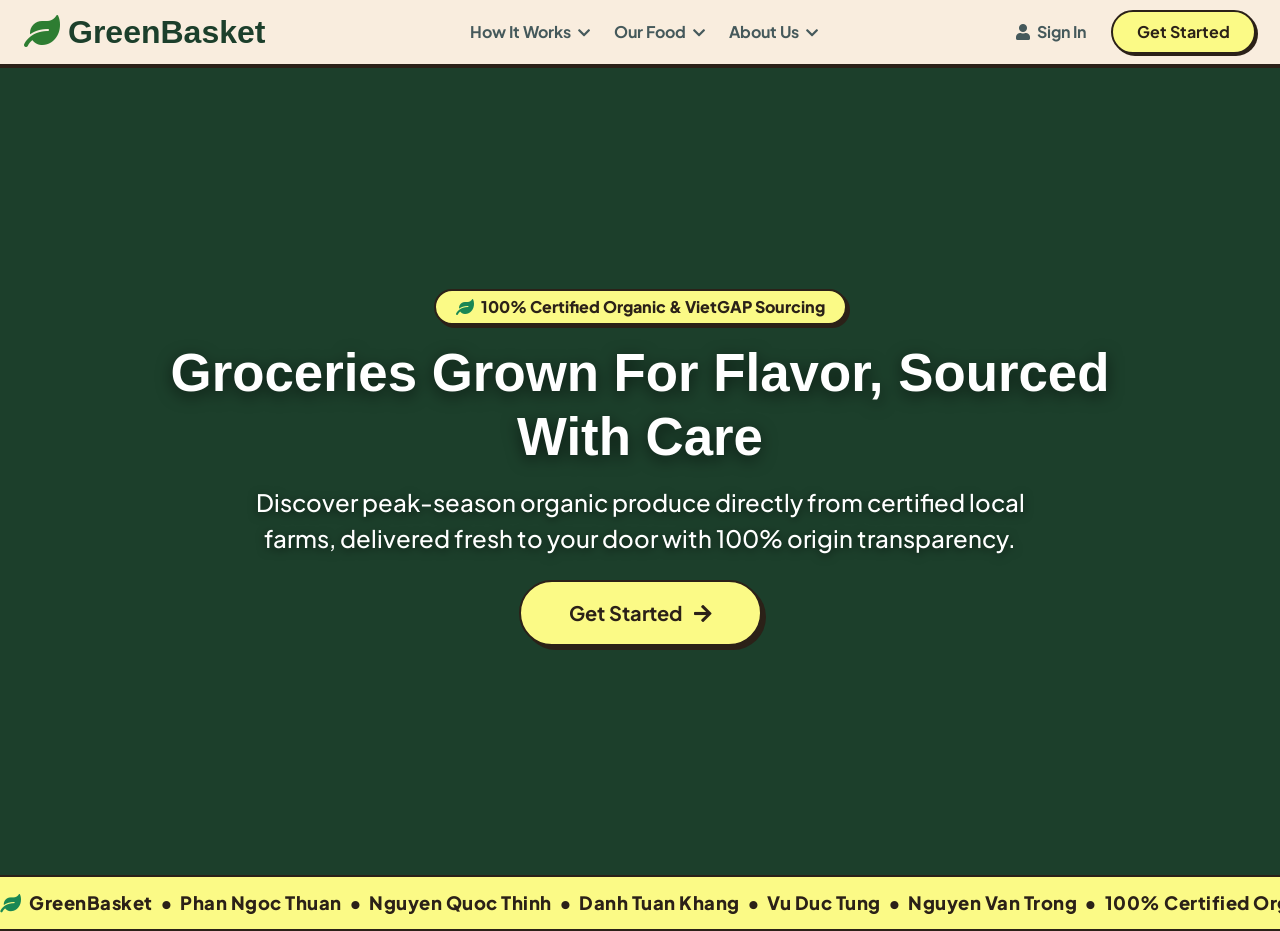
==== GreenBasketFrontEnd/index.html @ 8a0b9047 "Thêm tính năng 1: Đăng nhập và đăng ký tài khoản" ====
<!DOCTYPE html>
<html lang="en">

<head>
    <meta charset="utf-8">
    <title>GreenBasket - Farm-Fresh Produce & Sourcing Traceability</title>
    <meta content="width=device-width, initial-scale=1.0" name="viewport">
    <meta content="Fresh vegetables, organic produce, farm traceability, cold-chain delivery" name="keywords">
    <meta content="GreenBasket digitizes fresh produce shopping connecting customers directly with trusted farms."
        name="description">

    <!-- Favicon -->
    <link rel="icon" type="image/svg+xml" href="img/Dragon_fruit.png">

    <!-- Google Web Fonts -->
    <link rel="preconnect" href="https://fonts.googleapis.com">
    <link rel="preconnect" href="https://fonts.gstatic.com" crossorigin>
    <link
        href="https://fonts.googleapis.com/css2?family=Open+Sans:wght@400;600&family=Raleway:wght@600;800&display=swap"
        rel="stylesheet">

    <!-- Icon Font Stylesheet -->
    <link rel="stylesheet" href="https://use.fontawesome.com/releases/v5.15.4/css/all.css" />
    <link href="https://cdn.jsdelivr.net/npm/bootstrap-icons@1.4.1/font/bootstrap-icons.css" rel="stylesheet">

    <!-- Libraries Stylesheet -->
    <link href="lib/lightbox/css/lightbox.min.css" rel="stylesheet">
    <link href="lib/owlcarousel/assets/owl.carousel.min.css" rel="stylesheet">

    <!-- Customized Bootstrap Stylesheet -->
    <link href="css/bootstrap.min.css" rel="stylesheet">

    <!-- Template & Custom Stylesheet -->
    <link href="css/style.css" rel="stylesheet">
</head>

<body>

    <!-- Spinner Start -->
    <div id="spinner"
        class="show w-100 vh-100 bg-white position-fixed translate-middle top-50 start-50 d-flex align-items-center justify-content-center">
        <div class="spinner-grow text-primary" role="status"></div>
    </div>
    <!-- Spinner End -->


    <!-- Navbar start -->
    <div class="container-fluid fixed-top">
        <div class="container topbar bg-primary d-none d-lg-block">
            <div class="d-flex justify-content-between">
                <div class="top-info ps-2">
                    <small class="me-3"><i class="fas fa-map-marker-alt me-2 text-secondary"></i> <a href="#"
                            class="text-white">Dalat & Mekong Organic Farm Collective</a></small>
                    <small class="me-3"><i class="fas fa-envelope me-2 text-secondary"></i><a
                            href="mailto:support@greenbasket.com" class="text-white">support@greenbasket.com</a></small>
                </div>
                <div class="top-link pe-2 d-flex align-items-center">
                    <a href="orders.html" class="text-white me-3"><small class="text-white">My Orders</small></a>
                    <a href="admin.html" class="text-white gb-staff-link"><small class="text-white"><i
                                class="fas fa-user-shield me-1"></i>Staff Portal</small></a>
                </div>
            </div>
        </div>
        <div class="container px-0">
            <nav class="navbar navbar-light bg-white navbar-expand-xl">
                <a href="index.html" class="navbar-brand">
                    <h1 class="text-primary display-6"><i class="fas fa-leaf text-success me-2"></i>GreenBasket</h1>
                </a>
                <button class="navbar-toggler py-2 px-3" type="button" data-bs-toggle="collapse"
                    data-bs-target="#navbarCollapse">
                    <span class="fa fa-bars text-primary"></span>
                </button>
                <div class="collapse navbar-collapse bg-white" id="navbarCollapse">
                    <div class="navbar-nav mx-auto">
                        <a href="index.html" class="nav-item nav-link active">Home</a>
                        <a href="shop.html" class="nav-item nav-link">Shop Catalog</a>
                        <a href="cart.html" class="nav-item nav-link">Cart</a>
                        <a href="chackout.html" class="nav-item nav-link">Checkout</a>
                        <a href="orders.html" class="nav-item nav-link">Track Orders</a>
                        <a href="admin.html" class="nav-item nav-link text-success fw-bold gb-staff-link"><i
                                class="fas fa-cog me-1"></i>Operations</a>
                    </div>
                    <div class="d-flex m-3 me-0 align-items-center">
                        <button type="button"
                            class="btn-search btn border border-secondary btn-md-square rounded-circle bg-white me-4"><i
                                class="fas fa-search text-primary"></i></button>
                        <a href="cart.html" class="position-relative me-4 my-auto">
                            <i class="fa fa-shopping-bag fa-2x text-primary"></i>
                            <span
                                class="gb-cart-count position-absolute bg-secondary rounded-circle d-flex align-items-center justify-content-center text-dark px-1"
                                style="top: -5px; left: 15px; height: 20px; min-width: 20px;">0</span>
                        </a>
                        <a href="orders.html" class="my-auto" title="Customer Dashboard">
                            <i class="fas fa-user-circle fa-2x text-primary"></i>
                        </a>
                    </div>
                </div>
            </nav>
        </div>
    </div>
    <!-- Navbar End -->


    <!-- Hero Start -->
    <div class="container-fluid pt-5 hero-header position-relative overflow-hidden"
        style="background-color: #A0BD73 !important; border-bottom: none !important;">
        <div class="container pt-5 pb-2">
            <div class="row g-5 align-items-center">
                <div class="col-md-12 col-lg-7">
                    <span class="badge mb-3 fs-6"
                        style="background-color: #FBFA86; color: #2B2118; border: 1.5px solid #2B2118; font-weight: 800; padding: 6px 16px; border-radius: 20px; box-shadow: 2px 2px 0px #2B2118;">
                        <i class="fas fa-shield-alt me-1 text-success"></i> 100% Certified Farm Sourcing
                    </span>
                    <h1 class="mb-4 display-3 fw-bold" style="color: #2B2118 !important;">Fresh Organic Vegetables &
                        Fruit</h1>
                    <p class="fs-5 mb-4" style="color: #2B2118; font-weight: 500;">Direct doorstep delivery from
                        certified local farms. Verified harvest dates, transparent weight pricing, and cold-chain
                        freshness guaranteed.</p>

                    <form action="shop.html" method="GET" class="position-relative mx-auto mb-4">
                        <input name="search" class="form-control w-75 py-3 px-4 rounded-pill" type="text"
                            placeholder="Search fresh produce or farm origin..."
                            style="border: 2.5px solid #2B2118 !important; box-shadow: 3px 3px 0px #2B2118;">
                        <button type="submit"
                            class="btn btn-primary py-3 px-4 position-absolute rounded-pill text-white h-100"
                            style="top: 0; right: 25%; background-color: #1C3F2B !important; border: 2.5px solid #2B2118 !important; box-shadow: 3px 3px 0px #2B2118;">Search
                            Produce</button>
                    </form>
                </div>
                <div class="col-md-12 col-lg-5">
                    <div id="carouselId" class="carousel slide position-relative" data-bs-ride="carousel">
                        <div class="carousel-inner"
                            style="border: 3px solid #2B2118; border-radius: 28px !important; box-shadow: 6px 6px 0px #2B2118; overflow: hidden; background: #ffffff;">
                            <div class="carousel-item active position-relative" style="height: 330px;">
                                <img src="img/hero-img-1.png" class="w-100 h-100"
                                    style="object-fit: cover; display: block;" alt="Fresh Fruits">
                                <a href="shop.html?cat=seasonal-fruit"
                                    class="btn px-4 py-2 text-dark rounded-pill fw-bold position-absolute"
                                    style="top: 15px; left: 15px; z-index: 10; background-color: #FBFA86; border: 2px solid #2B2118; box-shadow: 3px 3px 0px #2B2118;">
                                    Fresh Fruits
                                </a>
                            </div>
                            <div class="carousel-item position-relative" style="height: 330px;">
                                <img src="img/hero-img-2.jpg" class="w-100 h-100"
                                    style="object-fit: cover; display: block;" alt="Organic Vegetables">
                                <a href="shop.html?cat=leafy-greens"
                                    class="btn px-4 py-2 text-dark rounded-pill fw-bold position-absolute"
                                    style="top: 15px; left: 15px; z-index: 10; background-color: #FBFA86; border: 2px solid #2B2118; box-shadow: 3px 3px 0px #2B2118;">
                                    Organic Veggies
                                </a>
                            </div>
                        </div>
                        <button class="carousel-control-prev" type="button" data-bs-target="#carouselId"
                            data-bs-slide="prev" style="z-index: 11;">
                            <span class="carousel-control-prev-icon" aria-hidden="true"></span>
                            <span class="visually-hidden">Previous</span>
                        </button>
                        <button class="carousel-control-next" type="button" data-bs-target="#carouselId"
                            data-bs-slide="next" style="z-index: 11;">
                            <span class="carousel-control-next-icon" aria-hidden="true"></span>
                            <span class="visually-hidden">Next</span>
                        </button>
                    </div>
                </div>
            </div>
        </div>
        <!-- Hero Bottom Organic SVG Wave -->
        <div class="w-100 overflow-hidden" style="line-height: 0; background: transparent; margin-bottom: -2px;">
            <svg viewBox="0 0 1200 120" preserveAspectRatio="none"
                style="position: relative; display: block; width: calc(100% + 1.3px); height: 75px;">
                <path d="M0,0 C150,90 400,-10 600,40 C800,90 1050,10 1200,50 L1200,120 L0,120 Z" fill="#F9EDDE"></path>
            </svg>
        </div>
    </div>
    <!-- Hero End -->


    <!-- Value Proposition Features Start -->
    <div class="container-fluid featurs py-5">
        <div class="container py-5">
            <div class="row g-4">
                <div class="col-md-6 col-lg-3">
                    <div class="featurs-item text-center rounded bg-light p-4">
                        <div class="featurs-icon btn-square rounded-circle bg-secondary mb-5 mx-auto">
                            <i class="fas fa-seedling fa-3x text-white"></i>
                        </div>
                        <div class="featurs-content text-center">
                            <h5>Farm Traceability</h5>
                            <p class="mb-0 text-muted">Clear farm origin & exact harvest date per item.</p>
                        </div>
                    </div>
                </div>
                <div class="col-md-6 col-lg-3">
                    <div class="featurs-item text-center rounded bg-light p-4">
                        <div class="featurs-icon btn-square rounded-circle bg-secondary mb-5 mx-auto">
                            <i class="fas fa-truck-loading fa-3x text-white"></i>
                        </div>
                        <div class="featurs-content text-center">
                            <h5>Cold-Chain Handling</h5>
                            <p class="mb-0 text-muted">Temperature controlled delivery to prevent spoiling.</p>
                        </div>
                    </div>
                </div>
                <div class="col-md-6 col-lg-3">
                    <div class="featurs-item text-center rounded bg-light p-4">
                        <div class="featurs-icon btn-square rounded-circle bg-secondary mb-5 mx-auto">
                            <i class="fas fa-clock fa-3x text-white"></i>
                        </div>
                        <div class="featurs-content text-center">
                            <h5>Select Delivery Slot</h5>
                            <p class="mb-0 text-muted">Choose your preferred date & delivery window.</p>
                        </div>
                    </div>
                </div>
                <div class="col-md-6 col-lg-3">
                    <div class="featurs-item text-center rounded bg-light p-4">
                        <div class="featurs-icon btn-square rounded-circle bg-secondary mb-5 mx-auto">
                            <i class="fas fa-sync-alt fa-3x text-white"></i>
                        </div>
                        <div class="featurs-content text-center">
                            <h5>Quality Guarantee</h5>
                            <p class="mb-0 text-muted">Easy photo reporting & instant refund policy.</p>
                        </div>
                    </div>
                </div>
            </div>
        </div>
    </div>
    <!-- Value Proposition Features End -->


    <!-- Dynamic Produce Catalog Section Start-->
    <div class="container-fluid fruite py-5">
        <div class="container py-5">
            <div class="tab-class text-center">
                <div class="row g-4 align-items-center mb-4">
                    <div class="col-lg-4 text-start">
                        <h2 class="text-primary fw-bold mb-0">Our Fresh Harvest</h2>
                        <p class="text-muted mb-0">Select from organic leafy greens, root veggies & seasonal fruits.</p>
                    </div>
                    <div class="col-lg-8 text-end">
                        <ul class="nav nav-pills d-inline-flex text-center mb-3">
                            <li class="nav-item">
                                <a class="d-flex m-2 py-2 bg-light rounded-pill active gb-tab-filter"
                                    data-category="all" data-bs-toggle="pill" href="#tab-all">
                                    <span class="text-dark px-3">All Produce</span>
                                </a>
                            </li>
                            <li class="nav-item">
                                <a class="d-flex py-2 m-2 bg-light rounded-pill gb-tab-filter"
                                    data-category="leafy-greens" data-bs-toggle="pill" href="#tab-leafy">
                                    <span class="text-dark px-3">Leafy Greens</span>
                                </a>
                            </li>
                            <li class="nav-item">
                                <a class="d-flex m-2 py-2 bg-light rounded-pill gb-tab-filter"
                                    data-category="root-veggies" data-bs-toggle="pill" href="#tab-root">
                                    <span class="text-dark px-3">Root Veggies</span>
                                </a>
                            </li>
                            <li class="nav-item">
                                <a class="d-flex m-2 py-2 bg-light rounded-pill gb-tab-filter"
                                    data-category="tropical-fruit" data-bs-toggle="pill" href="#tab-tropical">
                                    <span class="text-dark px-3">Tropical Fruit</span>
                                </a>
                            </li>
                            <li class="nav-item">
                                <a class="d-flex m-2 py-2 bg-light rounded-pill gb-tab-filter"
                                    data-category="seasonal-fruit" data-bs-toggle="pill" href="#tab-seasonal">
                                    <span class="text-dark px-3">Seasonal Fruit</span>
                                </a>
                            </li>
                        </ul>
                    </div>
                </div>

                <div class="tab-content">
                    <div id="tab-all" class="tab-pane fade show p-0 active">
                        <div class="row g-4" id="gb-produce-grid">
                            <!-- Dynamically populated via JS -->
                        </div>
                    </div>
                </div>
            </div>
        </div>
    </div>
    <!-- Dynamic Produce Catalog Section End-->


    <!-- Farm Origin Traceability Section Start -->
    <div class="container-fluid my-5">
        <div class="container py-4">
            <div class="p-5 rounded-3 shadow"
                style="background-color: #1C3F2B; border: 3px solid #2B2118; box-shadow: 6px 6px 0px #2B2118 !important; border-radius: 24px !important;">
                <div class="row g-4 align-items-center">
                    <div class="col-lg-6">
                        <div class="py-2">
                            <span class="badge mb-3 fs-6"
                                style="background-color: #FBFA86; color: #2B2118; border: 1.5px solid #2B2118; font-weight: 800; padding: 6px 16px; border-radius: 20px; box-shadow: 2px 2px 0px #2B2118;">
                                <i class="fas fa-certificate me-1 text-success"></i> 100% Direct Sourcing
                            </span>
                            <h1 class="display-5 text-white fw-bold mb-3">Farm-to-Table Transparency</h1>
                            <p class="fs-5 mb-4" style="color: #F9EDDE;">Every vegetable and fruit on GreenBasket is
                                linked to verified local farm origins with harvest date logging. Know exactly where your
                                food comes from before buying.</p>
                            <a href="shop.html" class="btn rounded-pill px-5 py-3 fw-bold fs-6"
                                style="background-color: #FBFA86; color: #2B2118; border: 2.5px solid #2B2118; box-shadow: 3px 3px 0px #2B2118;">
                                Explore All Farms <i class="fas fa-arrow-right ms-2"></i>
                            </a>
                        </div>
                    </div>
                    <div class="col-lg-6 text-center">
                        <div class="position-relative p-3">
                            <img src="img/greenapple.png" class="img-fluid rounded-3"
                                style="max-height: 380px; object-fit: contain; filter: drop-shadow(4px 4px 0px #2B2118);"
                                alt="Green Apple Produce">
                        </div>
                    </div>
                </div>
            </div>
        </div>
    </div>
    <!-- Farm Origin Traceability Section End -->


    <!-- Footer Start -->
    <div class="container-fluid footer pt-5 mt-5">
        <div class="container py-5">
            <div class="pb-4 mb-4" style="border-bottom: 2px solid #FBFA86;">
                <div class="row g-4 align-items-center">
                    <div class="col-lg-3">
                        <a href="index.html">
                            <h2 class="fw-bold mb-0" style="color: #FBFA86;"><i
                                    class="fas fa-leaf text-success me-2"></i>GreenBasket</h2>
                            <p class="small mb-0" style="color: #F9EDDE;">Fresh Produce Platform</p>
                        </a>
                    </div>
                    <div class="col-lg-6">
                        <div class="position-relative mx-auto">
                            <input class="form-control py-3 px-4 rounded-pill" type="email"
                                placeholder="Your Email for Fresh Deals">
                            <button type="submit" class="btn btn-subscribe py-3 px-4 position-absolute rounded-pill"
                                style="top: 0; right: 0;">Subscribe</button>
                        </div>
                    </div>
                    <div class="col-lg-3">
                        <div class="d-flex justify-content-end">
                            <a class="btn btn-outline-secondary me-2 btn-md-square rounded-circle" href=""><i
                                    class="fab fa-twitter"></i></a>
                            <a class="btn btn-outline-secondary me-2 btn-md-square rounded-circle" href=""><i
                                    class="fab fa-facebook-f"></i></a>
                            <a class="btn btn-outline-secondary me-2 btn-md-square rounded-circle" href=""><i
                                    class="fab fa-youtube"></i></a>
                            <a class="btn btn-outline-secondary btn-md-square rounded-circle" href=""><i
                                    class="fab fa-linkedin-in"></i></a>
                        </div>
                    </div>
                </div>
            </div>
            <div class="row g-5">
                <div class="col-lg-4 col-md-6">
                    <div class="footer-item">
                        <h4 class="mb-3">Why People Trust Us?</h4>
                        <p class="mb-4">GreenBasket connects urban households directly with certified organic and
                            VietGAP produce farms. 100% freshness guarantee with real-time order tracking.</p>
                        <a href="shop.html" class="btn btn-subscribe py-2 px-4 rounded-pill">Shop Now</a>
                    </div>
                </div>
                <div class="col-lg-4 col-md-6">
                    <div class="footer-item">
                        <h4 class="mb-3">Quick Navigation</h4>
                        <a class="btn-link d-block mb-2" href="shop.html"><i
                                class="fas fa-chevron-right me-1 small text-warning"></i>Browse Catalog</a>
                        <a class="btn-link d-block mb-2" href="cart.html"><i
                                class="fas fa-chevron-right me-1 small text-warning"></i>Shopping Cart</a>
                        <a class="btn-link d-block mb-2" href="chackout.html"><i
                                class="fas fa-chevron-right me-1 small text-warning"></i>Checkout & Delivery Slot</a>
                        <a class="btn-link d-block mb-2" href="orders.html"><i
                                class="fas fa-chevron-right me-1 small text-warning"></i>Track Order & File
                            Complaint</a>
                        <a class="btn-link d-block mb-2" href="admin.html"><i
                                class="fas fa-chevron-right me-1 small text-warning"></i>Staff Fulfillment Portal</a>
                    </div>
                </div>
                <div class="col-lg-4 col-md-6">
                    <div class="footer-item">
                        <h4 class="mb-3">Contact Support</h4>
                        <p class="mb-2"><i class="fas fa-map-marker-alt text-warning me-2"></i>Dalat Organic Agriculture
                            Hub & HCMC Distribution Center</p>
                        <p class="mb-2"><i class="fas fa-envelope text-warning me-2"></i>support@greenbasket.com</p>
                        <p class="mb-2"><i class="fas fa-phone text-warning me-2"></i>+84 901 234 567</p>
                        <p class="mb-0"><i class="fas fa-clock text-warning me-2"></i>Operating Hours: 06:00 AM - 20:00
                            PM (Daily)</p>
                    </div>
                </div>
            </div>
        </div>
    </div>
    <!-- Footer End -->

    <!-- Back to Top -->
    <a href="#" class="btn btn-primary border-3 border-primary rounded-circle back-to-top"><i
            class="fa fa-arrow-up"></i></a>

    <!-- JavaScript Libraries -->
    <script src="https://ajax.googleapis.com/ajax/libs/jquery/3.6.4/jquery.min.js"></script>
    <script src="https://cdn.jsdelivr.net/npm/bootstrap@5.0.0/dist/js/bootstrap.bundle.min.js"></script>
    <script src="lib/easing/easing.min.js"></script>
    <script src="lib/waypoints/waypoints.min.js"></script>
    <script src="lib/lightbox/js/lightbox.min.js"></script>
    <script src="lib/owlcarousel/owl.carousel.min.js"></script>

    <!-- Core App State Engine -->
    <script src="js/app-state.js"></script>
    <!-- Template Main Javascript -->
    <script src="js/main.js"></script>

    <!-- Homepage Dynamic Render Script -->
    <script>
        $(document).ready(function () {
            function renderProducts(category = 'all') {
                const products = window.AppState.getProducts();
                let filtered = category === 'all' ? products : products.filter(p => p.category === category);

                // Sort: In-Stock and Low-Stock first, Out of Stock at the very bottom
                filtered.sort((a, b) => {
                    const aOut = a.stockStatus === 'Out of Stock' ? 1 : 0;
                    const bOut = b.stockStatus === 'Out of Stock' ? 1 : 0;
                    return aOut - bOut;
                });

                const $container = $('#gb-produce-grid');
                $container.empty();

                if (filtered.length === 0) {
                    $container.html('<div class="col-12 text-center py-5"><p class="text-muted fs-5">No produce items found in this category.</p></div>');
                    return;
                }

                filtered.forEach(p => {
                    const isOutOfStock = p.stockStatus === 'Out of Stock';
                    const outOfStockClass = isOutOfStock ? 'gb-out-of-stock-card' : '';

                    const stockBadge = p.stockStatus === 'In Stock'
                        ? `<span class="badge-stock-in me-1"><i class="fas fa-check-circle me-1"></i>In Stock</span>`
                        : (p.stockStatus === 'Low Stock'
                            ? `<span class="badge-stock-low me-1"><i class="fas fa-exclamation-circle me-1"></i>Low Stock (${p.stockQuantity})</span>`
                            : `<span class="badge-stock-out me-1"><i class="fas fa-times-circle me-1"></i>Out of Stock</span>`);

                    const organicBadge = p.organic ? `<span class="badge-organic me-1"><i class="fas fa-leaf me-1"></i>VietGAP Organic</span>` : '';

                    const buttonHtml = isOutOfStock
                        ? `<button class="btn border border-secondary rounded-pill px-3 btn-add-cart" data-product-id="${p.id}" disabled><i class="fa fa-ban me-2 text-danger"></i> Sold Out</button>`
                        : `<button class="btn border border-secondary rounded-pill px-3 text-primary btn-add-cart" data-product-id="${p.id}"><i class="fa fa-shopping-bag me-2 text-primary"></i> Add to cart</button>`;

                    const cardHtml = `
                        <div class="col-md-6 col-lg-4 col-xl-3">
                            <div class="rounded position-relative fruite-item border h-100 d-flex flex-column ${outOfStockClass}">
                                <div class="fruite-img position-relative">
                                    <img src="${p.image}" class="img-fluid w-100 rounded-top" style="height: 210px; object-fit: cover;" alt="${p.name}">
                                    <span class="badge-farm-origin position-absolute" style="top: 10px; left: 10px;">
                                        <i class="fas fa-map-marker-alt me-1"></i>${p.farmOrigin}
                                    </span>
                                </div>
                                <div class="p-4 rounded-bottom d-flex flex-column flex-grow-1">
                                    <div class="mb-2">
                                        ${stockBadge}
                                        ${organicBadge}
                                    </div>
                                    <h4 class="fw-bold text-dark mb-2">${p.name}</h4>
                                    <small class="text-muted mb-3 d-block"><i class="far fa-calendar-alt me-1"></i>Harvested: ${p.harvestDate}</small>
                                    <p class="text-secondary small flex-grow-1 mb-3">${p.description}</p>
                                    <div class="d-flex justify-content-between align-items-center mt-auto pt-3 border-top">
                                        <p class="text-dark fs-5 fw-bold mb-0">$${p.price.toFixed(2)} <span class="fs-6 text-muted font-normal">/ ${p.unit}</span></p>
                                        ${buttonHtml}
                                    </div>
                                </div>
                            </div>
                        </div>
                    `;
                    $container.append(cardHtml);
                });
                if (window.GB && window.GB.initHoloCards) {
                    window.GB.initHoloCards('#gb-produce-grid .fruite-item');
                }
            }

            // Initial render
            renderProducts('all');

            // Category Tab Filter click handler
            $('.gb-tab-filter').on('click', function (e) {
                const category = $(this).data('category');
                renderProducts(category);
            });
        });
    </script>
</body>

</html>
---- GreenBasketFrontEnd/css/style.css ----
@import url('https://fonts.googleapis.com/css2?family=Plus+Jakarta+Sans:wght@400;500;600;700;800&display=swap');

:root {
    --mm-cream: #F9EDDE;
    --mm-yellow: #FBFA86;
    --mm-forest: #1C3F2B;
    --mm-purple: #B287FE;
    --mm-mint: #91EFD2;
    --mm-coral: #E05A36;
    --mm-dark: #2B2118;
    --mm-pink: #FFA4EB;

    --bs-primary: #1C3F2B !important;
    --bs-secondary: #FBFA86 !important;
    --bs-light: #F9EDDE !important;
    --bs-dark: #2B2118 !important;
    --bs-success: #1C3F2B !important;
}

body {
    font-family: 'Plus Jakarta Sans', -apple-system, BlinkMacSystemFont, sans-serif !important;
    background-color: var(--mm-cream) !important;
    color: var(--mm-dark) !important;
}

/* Fix Typography Contrast Issues */
h1, h2, h3, h4, h5, h6 {
    color: var(--mm-forest) !important;
    font-weight: 800 !important;
}

.text-primary {
    color: var(--mm-forest) !important;
}

.text-secondary {
    color: #4A3F35 !important;
}

.text-muted {
    color: #5A4D41 !important;
}

p {
    color: #2B2118;
}

/*** Spinner Start ***/
#spinner {
    opacity: 0;
    visibility: hidden;
    transition: opacity .8s ease-out, visibility 0s linear .5s;
    z-index: 99999;
}

#spinner.show {
    transition: opacity .8s ease-out, visibility 0s linear .0s;
    visibility: visible;
    opacity: 1;
}

.back-to-top {
    position: fixed;
    right: 30px;
    bottom: 30px;
    display: flex;
    width: 45px;
    height: 45px;
    align-items: center;
    justify-content: center;
    transition: 0.5s;
    z-index: 99;
    background-color: var(--mm-forest) !important;
    border: 2px solid var(--mm-dark) !important;
    box-shadow: 3px 3px 0px var(--mm-dark);
}

/*** Topbar & Navbar Background Sync (FIXED NAVBAR COLOR MATCH) ***/
.fixed-top,
.fixed-top .bg-white,
.navbar,
.navbar-collapse,
.navbar-light,
.navbar-nav {
    background-color: #F9EDDE !important;
    transition: 0.3s;
}

.fixed-top {
    border-bottom: 2.5px solid #2B2118 !important;
}

.topbar {
    padding: 8px 20px !important;
    border-radius: 0 0 15px 15px;
    background-color: #1C3F2B !important;
    line-height: normal !important;
}

.topbar .top-info, .topbar .top-link {
    font-size: 14px;
    line-height: normal !important;
    letter-spacing: 0.5px;
    display: flex;
    align-items: center;
}

.gb-role-badge {
    display: inline-block !important;
    background: #FBFA86 !important;
    color: #2B2118 !important;
    border: 1.5px solid #2B2118 !important;
    font-size: 0.75rem !important;
    padding: 2px 10px !important;
    border-radius: 12px !important;
    font-weight: 800 !important;
    text-transform: uppercase !important;
    vertical-align: middle !important;
    box-shadow: 1px 1px 0px #2B2118 !important;
}

/*** Navbar Navigation Links ***/
.navbar .navbar-nav .nav-link {
    padding: 10px 18px;
    font-size: 16px;
    font-weight: 800;
    color: #2B2118 !important;
    transition: .3s;
}

.navbar {
    height: 85px;
}

.navbar .navbar-nav .nav-link:hover,
.navbar .navbar-nav .nav-link.active {
    color: #1C3F2B !important;
    text-decoration: underline;
    text-underline-offset: 6px;
    text-decoration-thickness: 3px;
}

#searchModal .modal-content {
    background: rgba(249, 237, 222, 0.98);
}

/*** Hero Header & Page Headers ***/
.hero-header {
    background: #A0BD73 !important;
    border-bottom: none !important;
}

.page-header {
    position: relative;
    background: linear-gradient(135deg, #1C3F2B 0%, #2A583E 100%) !important;
    border-bottom: 3px solid #2B2118;
}

.page-header h1, .page-header li, .page-header a {
    color: #ffffff !important;
}

@media (min-width: 992px) {
    .hero-header,
    .page-header {
        margin-top: 130px !important;
    }
}

@media (max-width: 992px) {
    .hero-header,
    .page-header {
        margin-top: 85px !important;
    }
}

/*** Features Section Circle Icons ***/
.featurs .featurs-item .featurs-icon {
    position: relative;
    width: 110px !important;
    height: 110px !important;
    border-radius: 50% !important;
    background-color: var(--mm-yellow) !important;
    border: 2.5px solid var(--mm-dark) !important;
    box-shadow: 3px 3px 0px var(--mm-dark) !important;
    display: flex !important;
    align-items: center !important;
    justify-content: center !important;
    flex-shrink: 0 !important;
    margin-left: auto !important;
    margin-right: auto !important;
}

.featurs .featurs-item .featurs-icon i {
    color: var(--mm-dark) !important;
    font-size: 2.5rem !important;
}

.featurs .featurs-item .featurs-icon::after {
    display: none !important;
}

/*** Custom Misfits Badges ***/
.badge-farm-origin {
    position: absolute !important;
    top: 10px !important;
    left: 10px !important;
    background-color: var(--mm-purple) !important;
    color: var(--mm-dark) !important;
    border: 2px solid var(--mm-dark) !important;
    font-size: 0.75rem !important;
    font-weight: 800 !important;
    padding: 4px 10px !important;
    border-radius: 20px !important;
    letter-spacing: 0.3px;
    box-shadow: 2px 2px 0px var(--mm-dark) !important;
    z-index: 5 !important;
    line-height: 1.2 !important;
    max-width: calc(100% - 20px);
    white-space: nowrap;
    overflow: hidden;
    text-overflow: ellipsis;
}

.badge-stock-in {
    display: inline-flex !important;
    align-items: center !important;
    position: static !important;
    background-color: var(--mm-mint) !important;
    color: var(--mm-dark) !important;
    border: 1.5px solid var(--mm-dark) !important;
    font-weight: 800 !important;
    padding: 4px 8px !important;
    border-radius: 12px !important;
    font-size: 0.7rem !important;
    line-height: 1.2 !important;
    box-shadow: 1px 1px 0px var(--mm-dark) !important;
    margin: 2px 4px 4px 0 !important;
}

.badge-stock-low {
    display: inline-flex !important;
    align-items: center !important;
    position: static !important;
    background-color: var(--mm-yellow) !important;
    color: var(--mm-dark) !important;
    border: 1.5px solid var(--mm-dark) !important;
    font-weight: 800 !important;
    padding: 4px 8px !important;
    border-radius: 12px !important;
    font-size: 0.7rem !important;
    line-height: 1.2 !important;
    box-shadow: 1px 1px 0px var(--mm-dark) !important;
    margin: 2px 4px 4px 0 !important;
}

.badge-stock-out {
    display: inline-flex !important;
    align-items: center !important;
    position: static !important;
    background-color: #FFC4C4 !important;
    color: var(--mm-dark) !important;
    border: 1.5px solid var(--mm-dark) !important;
    font-weight: 800 !important;
    padding: 4px 8px !important;
    border-radius: 12px !important;
    font-size: 0.7rem !important;
    line-height: 1.2 !important;
    box-shadow: 1px 1px 0px var(--mm-dark) !important;
    margin: 2px 4px 4px 0 !important;
}

.badge-organic {
    display: inline-flex !important;
    align-items: center !important;
    position: static !important;
    background-color: var(--mm-pink) !important;
    color: var(--mm-dark) !important;
    border: 1.5px solid var(--mm-dark) !important;
    font-weight: 800 !important;
    padding: 4px 8px !important;
    border-radius: 12px !important;
    font-size: 0.7rem !important;
    line-height: 1.2 !important;
    box-shadow: 1px 1px 0px var(--mm-dark) !important;
    margin: 2px 4px 4px 0 !important;
}

/* Product Cards & Containers Misfits Style */
.fruite-item, .card, .stat-card {
    background: #ffffff !important;
    border: 2.5px solid var(--mm-dark) !important;
    border-radius: 20px !important;
    box-shadow: 4px 4px 0px var(--mm-dark) !important;
    transition: transform 0.25s ease, box-shadow 0.25s ease !important;
    overflow: hidden !important;
}

.fruite-item .fruite-img {
    position: relative !important;
    overflow: hidden !important;
    border-top-left-radius: 17px !important;
    border-top-right-radius: 17px !important;
    background-color: #f8f6f0 !important;
    border-bottom: 2.5px solid var(--mm-dark) !important;
    height: 210px !important;
}

.fruite-item .fruite-img img {
    width: 100% !important;
    height: 100% !important;
    object-fit: cover !important;
    display: block !important;
    transition: transform 0.3s ease !important;
}

.fruite-item:hover .fruite-img img {
    transform: scale(1.04) !important;
}

.fruite-item:hover {
    transform: translate(-3px, -3px) !important;
    box-shadow: 8px 8px 0px var(--mm-dark) !important;
}

.fruite-item .p-4 {
    padding: 1.25rem !important;
}

.fruite-item h4 {
    color: var(--mm-dark) !important;
    font-size: 1.15rem !important;
    font-weight: 800 !important;
}

.fruite-item p {
    color: #4A3F35 !important;
    font-size: 0.85rem !important;
    line-height: 1.4 !important;
}

/* Buttons Styling */
.btn-primary {
    background-color: var(--mm-forest) !important;
    border: 2px solid var(--mm-dark) !important;
    color: #ffffff !important;
    font-weight: 800;
    border-radius: 30px;
    box-shadow: 3px 3px 0px var(--mm-dark);
    transition: all 0.2s ease;
}

.btn-primary:hover {
    background-color: #28553A !important;
    transform: translate(-2px, -2px);
    box-shadow: 5px 5px 0px var(--mm-dark);
}

.btn-secondary, .btn-outline-secondary {
    background-color: var(--mm-yellow) !important;
    border: 2px solid var(--mm-dark) !important;
    color: var(--mm-dark) !important;
    font-weight: 800;
    border-radius: 30px;
    box-shadow: 3px 3px 0px var(--mm-dark);
}

.btn-add-cart {
    background-color: var(--mm-yellow) !important;
    color: var(--mm-dark) !important;
    border: 2px solid var(--mm-dark) !important;
    font-weight: 800 !important;
    box-shadow: 2px 2px 0px var(--mm-dark);
    border-radius: 30px !important;
}

.btn-add-cart:hover {
    background-color: var(--mm-mint) !important;
    color: var(--mm-dark) !important;
}

/* Category Tab Pills Misfits Style */
.fruite .tab-class .nav-item a {
    border: 2px solid var(--mm-dark) !important;
    background: #ffffff !important;
    border-radius: 30px !important;
    box-shadow: 2px 2px 0px var(--mm-dark);
    transition: all 0.2s ease;
}

.fruite .tab-class .nav-item a.active {
    background: var(--mm-forest) !important;
    color: #ffffff !important;
    box-shadow: 4px 4px 0px var(--mm-dark) !important;
}

.fruite .tab-class .nav-item a.active span {
    color: #ffffff !important;
}

/* Tracking Stepper Misfits Theme (FIXED HORIZONTAL PROGRESS STEPPER) */
.tracking-stepper {
    display: flex !important;
    flex-direction: row !important;
    justify-content: space-between !important;
    align-items: flex-start !important;
    position: relative !important;
    margin: 30px 0 !important;
    padding: 0 10px !important;
    width: 100% !important;
}

.tracking-stepper::before {
    content: '' !important;
    position: absolute !important;
    top: 25px !important;
    left: 10% !important;
    right: 10% !important;
    height: 4px !important;
    background: #2B2118 !important;
    z-index: 1 !important;
}

.step-item {
    position: relative !important;
    z-index: 2 !important;
    text-align: center !important;
    background: transparent !important;
    border: none !important;
    box-shadow: none !important;
    padding: 0 !important;
    margin: 0 !important;
    flex: 1 !important;
    display: flex !important;
    flex-direction: column !important;
    align-items: center !important;
    transform: none !important;
}

.step-icon {
    width: 52px !important;
    height: 52px !important;
    border-radius: 50% !important;
    border: 2.5px solid #2B2118 !important;
    background: #ffffff !important;
    color: #2B2118 !important;
    display: flex !important;
    align-items: center !important;
    justify-content: center !important;
    font-size: 1.2rem !important;
    margin: 0 auto 8px auto !important;
    box-shadow: 2px 2px 0px #2B2118 !important;
}

.step-item.completed .step-icon {
    background: var(--mm-mint) !important;
    color: #2B2118 !important;
}

.step-item.active .step-icon {
    background: var(--mm-yellow) !important;
    color: #2B2118 !important;
    box-shadow: 3px 3px 0px #2B2118 !important;
}

.step-title {
    font-weight: 700 !important;
    color: #2B2118 !important;
    font-size: 0.85rem !important;
}

/* Staff Dashboard Stat Cards Fix */
.stat-card {
    background: #ffffff !important;
    border: 2.5px solid var(--mm-dark) !important;
    border-radius: 18px !important;
    box-shadow: 4px 4px 0px var(--mm-dark) !important;
    padding: 20px 24px !important;
    min-height: 110px !important;
    display: flex !important;
    flex-direction: column !important;
    justify-content: center !important;
}

.stat-card .btn-square {
    width: 48px !important;
    height: 48px !important;
    border-radius: 50% !important;
    border: 2px solid var(--mm-dark) !important;
    flex-shrink: 0 !important;
    display: flex !important;
    align-items: center !important;
    justify-content: center !important;
    box-shadow: 2px 2px 0px var(--mm-dark) !important;
    margin-left: 12px !important;
}

.stat-card small {
    color: #5A4D41 !important;
    font-size: 0.75rem !important;
    font-weight: 800 !important;
    letter-spacing: 0.5px !important;
    display: block !important;
    margin-bottom: 6px !important;
    line-height: 1.2 !important;
}

.stat-card h3 {
    font-size: 1.75rem !important;
    font-weight: 800 !important;
    color: #2B2118 !important;
    margin: 0 !important;
    line-height: 1.2 !important;
}

/* Card Header Fix in Admin */
.card-header.bg-primary {
    background-color: var(--mm-forest) !important;
    border-bottom: 2.5px solid var(--mm-dark) !important;
    border-top-left-radius: 16px !important;
    border-top-right-radius: 16px !important;
}

/* Tab Navigation Buttons in Admin */
#adminTabs .nav-link {
    border: 2.5px solid var(--mm-dark) !important;
    background: #ffffff !important;
    color: var(--mm-dark) !important;
    border-radius: 14px 14px 0 0 !important;
    margin-right: 8px !important;
    font-weight: 800 !important;
    padding: 12px 24px !important;
    box-shadow: 2px 2px 0px var(--mm-dark) !important;
}

#adminTabs .nav-link.active {
    background: var(--mm-forest) !important;
    color: #ffffff !important;
    box-shadow: 4px 4px 0px var(--mm-dark) !important;
}

#adminTabs .nav-link.active i {
    color: #FBFA86 !important;
}

/* =========================================================
   Misfits Market Video Landing & Marquee Ticker Styles
   ========================================================= */

/* Hero Video Container */
.hero-video-container {
    position: relative;
    width: 100%;
    height: calc(100vh - 85px);
    min-height: 550px;
    overflow: hidden;
    background-color: #1C3F2B;
}

.hero-video-bg {
    position: absolute;
    top: 50%;
    left: 50%;
    min-width: 100%;
    min-height: 100%;
    width: auto;
    height: auto;
    transform: translate(-50%, -50%);
    object-fit: cover;
    z-index: 1;
    filter: brightness(0.65) contrast(1.1);
}

.hero-youtube-wrapper {
    position: absolute;
    top: 50%;
    left: 50%;
    width: 100%;
    height: 100%;
    transform: translate(-50%, -50%);
    pointer-events: none;
    z-index: 1;
    overflow: hidden;
}

.hero-youtube-wrapper iframe {
    position: absolute;
    top: 50%;
    left: 50%;
    width: 100vw;
    height: 56.25vw;
    min-height: 100vh;
    min-width: 177.77vh;
    transform: translate(-50%, -50%) scale(1.25);
    filter: brightness(0.65) contrast(1.1);
}

/* =========================================================
   Misfits Market Footer & High-Contrast Typography System
   ========================================================= */
.footer {
    background-color: var(--mm-forest) !important;
    border-top: 3.5px solid var(--mm-dark) !important;
    color: #F9EDDE !important;
}

.footer .text-white-50 {
    color: #F9EDDE !important;
}

.footer h1, .footer h2, .footer h3, .footer h4, .footer h5 {
    color: #FBFA86 !important;
    font-weight: 800 !important;
    letter-spacing: 0.5px !important;
}

.footer p, .footer span, .footer li, .footer small {
    color: #F9EDDE !important;
    font-weight: 500 !important;
    font-size: 0.95rem !important;
    line-height: 1.6 !important;
}

.footer .footer-item a:not(.btn), .footer a.btn-link {
    color: #ffffff !important;
    font-weight: 600 !important;
    transition: color 0.2s ease, text-decoration 0.2s ease !important;
    text-decoration: none !important;
}

.footer .footer-item a:not(.btn):hover, .footer a.btn-link:hover {
    color: #FBFA86 !important;
    text-decoration: underline !important;
}

.footer input.form-control {
    background-color: #ffffff !important;
    border: 2.5px solid var(--mm-dark) !important;
    color: #2B2118 !important;
    font-weight: 600 !important;
    box-shadow: 2px 2px 0px var(--mm-dark) !important;
}

.footer input.form-control::placeholder {
    color: #6C757D !important;
    font-weight: 500 !important;
}

.footer button[type="submit"], .footer .btn-subscribe, .footer .footer-item a.btn-subscribe, .footer a.btn-subscribe {
    background-color: var(--mm-yellow) !important;
    color: var(--mm-dark) !important;
    border: 2.5px solid var(--mm-dark) !important;
    font-weight: 800 !important;
    box-shadow: 2px 2px 0px var(--mm-dark) !important;
    border-radius: 30px !important;
}

.footer button[type="submit"]:hover, .footer .btn-subscribe:hover, .footer .footer-item a.btn-subscribe:hover, .footer a.btn-subscribe:hover {
    background-color: var(--mm-mint) !important;
    color: var(--mm-dark) !important;
}

.footer .btn-outline-secondary {
    background-color: var(--mm-yellow) !important;
    border: 2px solid var(--mm-dark) !important;
    color: var(--mm-dark) !important;
    box-shadow: 2px 2px 0px var(--mm-dark) !important;
    transition: transform 0.2s ease !important;
}

.footer .btn-outline-secondary:hover {
    transform: translate(-2px, -2px) !important;
    box-shadow: 4px 4px 0px var(--mm-dark) !important;
    background-color: var(--mm-mint) !important;
}

.hero-video-overlay {
    position: relative;
    z-index: 2;
    height: 100%;
    display: flex;
    flex-direction: column;
    justify-content: center;
    align-items: center;
    text-align: center;
    padding: 0 20px;
}

/* Continuous Marquee Ticker Bar */
.marquee-ticker-bar {
    background-color: var(--mm-yellow);
    border-top: 2.5px solid var(--mm-dark);
    border-bottom: 2.5px solid var(--mm-dark);
    overflow: hidden;
    white-space: nowrap;
    padding: 12px 0;
    box-shadow: 0 4px 12px rgba(0, 0, 0, 0.15);
}

.marquee-content {
    display: inline-block;
    white-space: nowrap;
    animation: marqueeScroll 28s linear infinite;
    font-size: 1.15rem;
    font-weight: 800;
    color: var(--mm-dark);
    letter-spacing: 0.5px;
}

.marquee-ticker-bar:hover .marquee-content {
    animation-play-state: paused;
}

@keyframes marqueeScroll {
    0% {
        transform: translateX(0%);
    }
    100% {
        transform: translateX(-50%);
    }
}

/* =========================================================
   HOLOGRAPHIC FOIL & BRAND SECURITY SEAL CARDS (FAST & SMOOTH)
   ========================================================= */

.fruite-item.gb-holo-card {
    --mouse-x: 50%;
    --mouse-y: 50%;
    --holo-opacity: 0;
    --glare-opacity: 0;

    position: relative;
    transition: transform 0.2s ease, box-shadow 0.2s ease;
    will-change: transform;
}

.fruite-item.gb-holo-card:hover {
    transform: translate(-3px, -3px) !important;
    box-shadow: 6px 6px 0px var(--mm-dark), 0 10px 20px rgba(0, 0, 0, 0.12) !important;
}

/* Holographic Rainbow Spectrum Foil Overlay */
.fruite-item .gb-holo-foil {
    position: absolute;
    top: 0;
    left: 0;
    width: 100%;
    height: 100%;
    border-radius: inherit;
    pointer-events: none;
    z-index: 4;
    opacity: var(--holo-opacity);
    transition: opacity 0.25s ease;
    mix-blend-mode: color-dodge;
    background-image: 
        radial-gradient(
            circle at var(--mouse-x) var(--mouse-y),
            rgba(255, 255, 255, 0.85) 0%,
            rgba(255, 255, 255, 0.25) 35%,
            transparent 70%
        ),
        linear-gradient(
            calc(var(--mouse-x) * 3.6deg),
            #ff0055 0%,
            #ff9900 16.6%,
            #33cc33 33.3%,
            #00ccff 50%,
            #9933ff 66.6%,
            #ff00cc 83.3%,
            #ff0055 100%
        );
    background-size: 150% 150%, 200% 200%;
    background-position: center, var(--mouse-x) var(--mouse-y);
    filter: brightness(1.15) contrast(1.2) saturate(1.2);
}

/* Specular Glare Reflection Layer */
.fruite-item .gb-holo-glare {
    position: absolute;
    top: 0;
    left: 0;
    width: 100%;
    height: 100%;
    border-radius: inherit;
    pointer-events: none;
    z-index: 5;
    opacity: var(--glare-opacity);
    transition: opacity 0.25s ease;
    background: radial-gradient(
        circle at var(--mouse-x) var(--mouse-y),
        rgba(255, 255, 255, 0.6) 0%,
        rgba(255, 255, 255, 0.1) 35%,
        transparent 70%
    );
    mix-blend-mode: overlay;
}

/* Metallic Holographic GreenBasket Brand Security Seal (Tem Chống Hàng Giả Diagonal Stamp) */
.fruite-item .gb-holo-security-seal {
    position: absolute;
    top: 38%;
    left: 50%;
    width: 110%;
    transform: translate(-50%, -50%) rotate(-20deg) scale(0.9);
    z-index: 6;
    pointer-events: none;
    opacity: 0;
    visibility: hidden;
    transition: opacity 0.25s ease, transform 0.25s ease, visibility 0.25s ease;
    display: flex;
    justify-content: center;
}

.fruite-item:hover .gb-holo-security-seal {
    opacity: 1;
    visibility: visible;
    transform: translate(-50%, -50%) rotate(-20deg) scale(1) !important;
}


.fruite-item .gb-seal-banner {
    display: inline-flex;
    align-items: center;
    justify-content: center;
    gap: 10px;
    width: 90%;
    padding: 8px 18px;
    background: linear-gradient(135deg, rgba(28, 63, 43, 0.94) 0%, rgba(15, 38, 25, 0.96) 100%);
    border: 2px dashed rgba(251, 250, 134, 0.9);
    border-radius: 40px;
    box-shadow: 
        0 10px 30px rgba(0, 0, 0, 0.5),
        0 0 20px rgba(251, 250, 134, 0.5),
        inset 0 0 15px rgba(255, 255, 255, 0.35);
    backdrop-filter: blur(8px);
    position: relative;
    overflow: hidden;
}

/* The Shining Holographic Light Overlay inside the Security Seal */
.fruite-item .gb-seal-banner::after {
    content: '';
    position: absolute;
    top: -100%;
    left: -100%;
    width: 300%;
    height: 300%;
    background: linear-gradient(
        115deg,
        transparent 25%,
        rgba(255, 255, 255, 0.6) 45%,
        rgba(251, 250, 134, 0.85) 50%,
        rgba(145, 239, 210, 0.85) 55%,
        rgba(255, 164, 235, 0.85) 60%,
        transparent 75%
    );
    background-size: 200% 200%;
    background-position: var(--mouse-x) var(--mouse-y);
    mix-blend-mode: color-dodge;
    opacity: calc(var(--holo-opacity) * 0.95);
    transition: opacity 0.25s ease;
    pointer-events: none;
}

.fruite-item .gb-seal-shield {
    color: #FBFA86;
    font-size: 1.25rem;
    filter: drop-shadow(0 0 6px rgba(251, 250, 134, 0.9));
    animation: gbShieldGlow 1.8s infinite ease-in-out;
}

.fruite-item .gb-seal-text {
    display: flex;
    flex-direction: column;
    align-items: center;
    line-height: 1.1;
}

.fruite-item .gb-seal-brand {
    color: #ffffff;
    font-size: 0.95rem;
    font-weight: 900;
    letter-spacing: 1.5px;
    text-transform: uppercase;
    text-shadow: 0 2px 4px rgba(0, 0, 0, 0.8), 0 0 10px rgba(251, 250, 134, 0.7);
}

.fruite-item .gb-seal-sub {
    color: #FBFA86;
    font-size: 0.62rem;
    font-weight: 800;
    letter-spacing: 1px;
    text-transform: uppercase;
}

.fruite-item .gb-seal-check {
    color: #91EFD2;
    font-size: 1.15rem;
    filter: drop-shadow(0 0 6px rgba(145, 239, 210, 0.9));
}

@keyframes gbShieldGlow {
    0%, 100% { transform: scale(1); filter: drop-shadow(0 0 4px rgba(251, 250, 134, 0.8)); }
    50% { transform: scale(1.15); filter: drop-shadow(0 0 12px rgba(251, 250, 134, 1)); }
}

/* =========================================================
   OUT OF STOCK CARDS (GRAYSCALE & BOTTOM SORTED)
   ========================================================= */
.fruite-item.gb-out-of-stock-card {
    background-color: #f3f0ea !important;
    filter: grayscale(85%);
    opacity: 0.78;
    transition: filter 0.3s ease, opacity 0.3s ease;
}

.fruite-item.gb-out-of-stock-card:hover {
    filter: grayscale(35%);
    opacity: 0.95;
}

.fruite-item.gb-out-of-stock-card .btn-add-cart {
    background-color: #d1cbc1 !important;
    color: #555555 !important;
    border-color: #999999 !important;
    box-shadow: none !important;
    cursor: not-allowed !important;
}
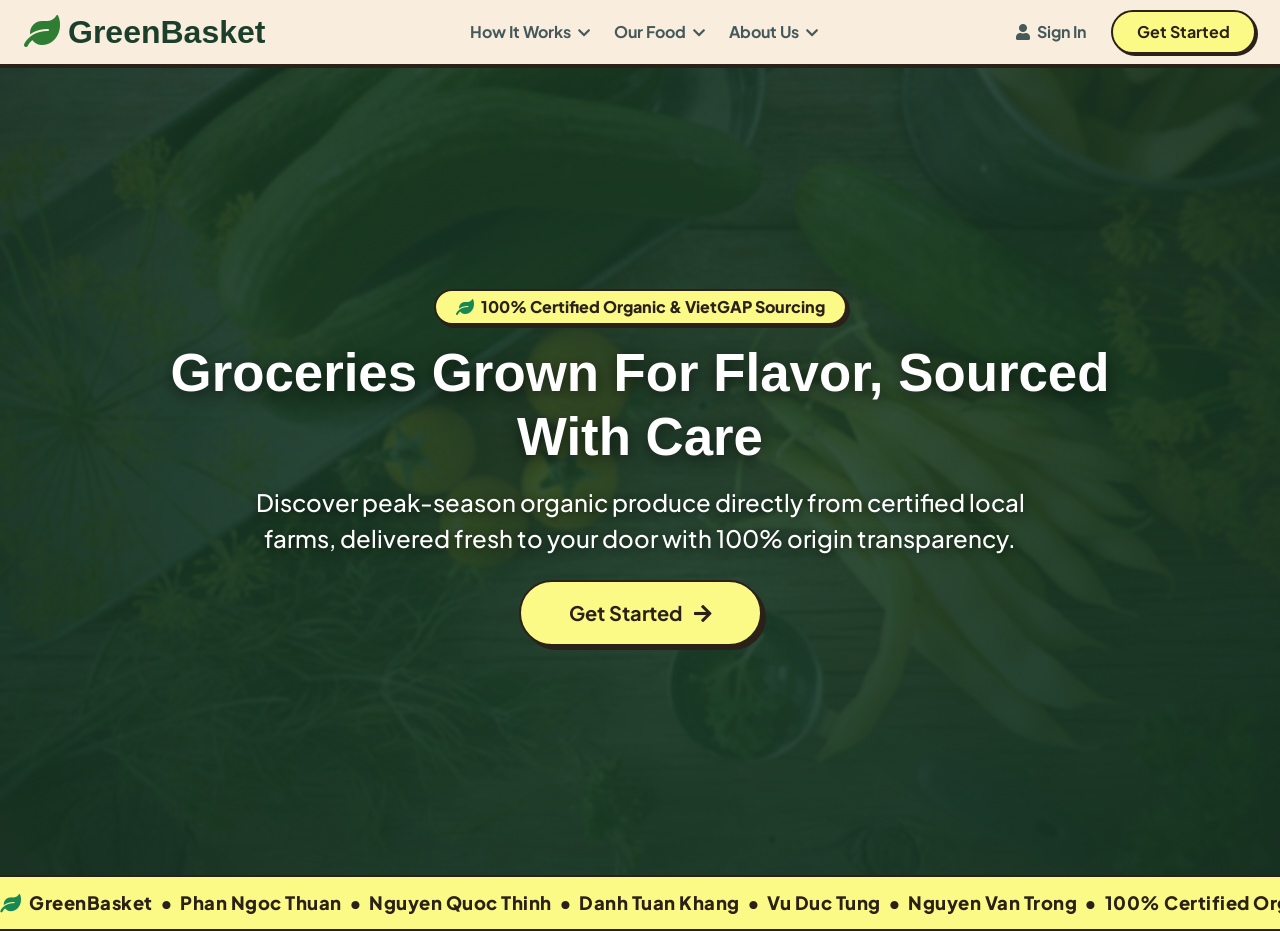
==== commit bae8c9fc: "Update fix for checkout, app-state, and landing page" ====
--- a/GreenBasketFrontEnd/index.html
+++ b/GreenBasketFrontEnd/index.html
@@ -75,7 +75,7 @@
                         <a href="index.html" class="nav-item nav-link active">Home</a>
                         <a href="shop.html" class="nav-item nav-link">Shop Catalog</a>
                         <a href="cart.html" class="nav-item nav-link">Cart</a>
-                        <a href="chackout.html" class="nav-item nav-link">Checkout</a>
+                        <a href="checkout.html" class="nav-item nav-link">Checkout</a>
                         <a href="orders.html" class="nav-item nav-link">Track Orders</a>
                         <a href="admin.html" class="nav-item nav-link text-success fw-bold gb-staff-link"><i
                                 class="fas fa-cog me-1"></i>Operations</a>
@@ -373,7 +373,7 @@
                                 class="fas fa-chevron-right me-1 small text-warning"></i>Browse Catalog</a>
                         <a class="btn-link d-block mb-2" href="cart.html"><i
                                 class="fas fa-chevron-right me-1 small text-warning"></i>Shopping Cart</a>
-                        <a class="btn-link d-block mb-2" href="chackout.html"><i
+                        <a class="btn-link d-block mb-2" href="checkout.html"><i
                                 class="fas fa-chevron-right me-1 small text-warning"></i>Checkout & Delivery Slot</a>
                         <a class="btn-link d-block mb-2" href="orders.html"><i
                                 class="fas fa-chevron-right me-1 small text-warning"></i>Track Order & File
@@ -411,6 +411,7 @@
     <script src="lib/owlcarousel/owl.carousel.min.js"></script>
 
     <!-- Core App State Engine -->
+     <script src="js/config.js"></script>
     <script src="js/app-state.js"></script>
     <!-- Template Main Javascript -->
     <script src="js/main.js"></script>
@@ -488,6 +489,13 @@
             // Initial render
             renderProducts('all');
 
+            // Listen for state change (e.g. backend sync complete)
+            window.addEventListener('gb_state_change', function (e) {
+                if (e.detail && e.detail.key === 'gb_products_v5') {
+                    renderProducts('all');
+                }
+            });
+
             // Category Tab Filter click handler
             $('.gb-tab-filter').on('click', function (e) {
                 const category = $(this).data('category');
--- a/GreenBasketFrontEnd/css/style.css
+++ b/GreenBasketFrontEnd/css/style.css
@@ -24,7 +24,12 @@
 }
 
 /* Fix Typography Contrast Issues */
-h1, h2, h3, h4, h5, h6 {
+h1,
+h2,
+h3,
+h4,
+h5,
+h6 {
     color: var(--mm-forest) !important;
     font-weight: 800 !important;
 }
@@ -97,7 +102,8 @@
     line-height: normal !important;
 }
 
-.topbar .top-info, .topbar .top-link {
+.topbar .top-info,
+.topbar .top-link {
     font-size: 14px;
     line-height: normal !important;
     letter-spacing: 0.5px;
@@ -156,11 +162,14 @@
     border-bottom: 3px solid #2B2118;
 }
 
-.page-header h1, .page-header li, .page-header a {
+.page-header h1,
+.page-header li,
+.page-header a {
     color: #ffffff !important;
 }
 
 @media (min-width: 992px) {
+
     .hero-header,
     .page-header {
         margin-top: 130px !important;
@@ -168,6 +177,7 @@
 }
 
 @media (max-width: 992px) {
+
     .hero-header,
     .page-header {
         margin-top: 85px !important;
@@ -287,7 +297,9 @@
 }
 
 /* Product Cards & Containers Misfits Style */
-.fruite-item, .card, .stat-card {
+.fruite-item,
+.card,
+.stat-card {
     background: #ffffff !important;
     border: 2.5px solid var(--mm-dark) !important;
     border-radius: 20px !important;
@@ -356,7 +368,8 @@
     box-shadow: 5px 5px 0px var(--mm-dark);
 }
 
-.btn-secondary, .btn-outline-secondary {
+.btn-secondary,
+.btn-outline-secondary {
     background-color: var(--mm-yellow) !important;
     border: 2px solid var(--mm-dark) !important;
     color: var(--mm-dark) !important;
@@ -552,9 +565,9 @@
     position: relative;
     width: 100%;
     height: calc(100vh - 85px);
-    min-height: 550px;
+    min-height: 520px;
     overflow: hidden;
-    background-color: #1C3F2B;
+    background: linear-gradient(rgba(28, 63, 43, 0.65), rgba(28, 63, 43, 0.85)), url('../img/hero-img-2.jpg') center/cover no-repeat #1C3F2B;
 }
 
 .hero-video-bg {
@@ -608,27 +621,36 @@
     color: #F9EDDE !important;
 }
 
-.footer h1, .footer h2, .footer h3, .footer h4, .footer h5 {
+.footer h1,
+.footer h2,
+.footer h3,
+.footer h4,
+.footer h5 {
     color: #FBFA86 !important;
     font-weight: 800 !important;
     letter-spacing: 0.5px !important;
 }
 
-.footer p, .footer span, .footer li, .footer small {
+.footer p,
+.footer span,
+.footer li,
+.footer small {
     color: #F9EDDE !important;
     font-weight: 500 !important;
     font-size: 0.95rem !important;
     line-height: 1.6 !important;
 }
 
-.footer .footer-item a:not(.btn), .footer a.btn-link {
+.footer .footer-item a:not(.btn),
+.footer a.btn-link {
     color: #ffffff !important;
     font-weight: 600 !important;
     transition: color 0.2s ease, text-decoration 0.2s ease !important;
     text-decoration: none !important;
 }
 
-.footer .footer-item a:not(.btn):hover, .footer a.btn-link:hover {
+.footer .footer-item a:not(.btn):hover,
+.footer a.btn-link:hover {
     color: #FBFA86 !important;
     text-decoration: underline !important;
 }
@@ -646,7 +668,10 @@
     font-weight: 500 !important;
 }
 
-.footer button[type="submit"], .footer .btn-subscribe, .footer .footer-item a.btn-subscribe, .footer a.btn-subscribe {
+.footer button[type="submit"],
+.footer .btn-subscribe,
+.footer .footer-item a.btn-subscribe,
+.footer a.btn-subscribe {
     background-color: var(--mm-yellow) !important;
     color: var(--mm-dark) !important;
     border: 2.5px solid var(--mm-dark) !important;
@@ -655,7 +680,10 @@
     border-radius: 30px !important;
 }
 
-.footer button[type="submit"]:hover, .footer .btn-subscribe:hover, .footer .footer-item a.btn-subscribe:hover, .footer a.btn-subscribe:hover {
+.footer button[type="submit"]:hover,
+.footer .btn-subscribe:hover,
+.footer .footer-item a.btn-subscribe:hover,
+.footer a.btn-subscribe:hover {
     background-color: var(--mm-mint) !important;
     color: var(--mm-dark) !important;
 }
@@ -684,6 +712,8 @@
     align-items: center;
     text-align: center;
     padding: 0 20px;
+    background: radial-gradient(circle, rgba(28, 63, 43, 0.45) 0%, rgba(20, 45, 30, 0.8) 100%);
+    backdrop-filter: blur(1px);
 }
 
 /* Continuous Marquee Ticker Bar */
@@ -715,6 +745,7 @@
     0% {
         transform: translateX(0%);
     }
+
     100% {
         transform: translateX(-50%);
     }
@@ -753,23 +784,19 @@
     opacity: var(--holo-opacity);
     transition: opacity 0.25s ease;
     mix-blend-mode: color-dodge;
-    background-image: 
-        radial-gradient(
-            circle at var(--mouse-x) var(--mouse-y),
+    background-image:
+        radial-gradient(circle at var(--mouse-x) var(--mouse-y),
             rgba(255, 255, 255, 0.85) 0%,
             rgba(255, 255, 255, 0.25) 35%,
-            transparent 70%
-        ),
-        linear-gradient(
-            calc(var(--mouse-x) * 3.6deg),
+            transparent 70%),
+        linear-gradient(calc(var(--mouse-x) * 3.6deg),
             #ff0055 0%,
             #ff9900 16.6%,
             #33cc33 33.3%,
             #00ccff 50%,
             #9933ff 66.6%,
             #ff00cc 83.3%,
-            #ff0055 100%
-        );
+            #ff0055 100%);
     background-size: 150% 150%, 200% 200%;
     background-position: center, var(--mouse-x) var(--mouse-y);
     filter: brightness(1.15) contrast(1.2) saturate(1.2);
@@ -787,12 +814,10 @@
     z-index: 5;
     opacity: var(--glare-opacity);
     transition: opacity 0.25s ease;
-    background: radial-gradient(
-        circle at var(--mouse-x) var(--mouse-y),
-        rgba(255, 255, 255, 0.6) 0%,
-        rgba(255, 255, 255, 0.1) 35%,
-        transparent 70%
-    );
+    background: radial-gradient(circle at var(--mouse-x) var(--mouse-y),
+            rgba(255, 255, 255, 0.6) 0%,
+            rgba(255, 255, 255, 0.1) 35%,
+            transparent 70%);
     mix-blend-mode: overlay;
 }
 
@@ -802,7 +827,7 @@
     top: 38%;
     left: 50%;
     width: 110%;
-    transform: translate(-50%, -50%) rotate(-20deg) scale(0.9);
+    transform: translate(-50%, -50%) rotate(-10deg) scale(0.9);
     z-index: 6;
     pointer-events: none;
     opacity: 0;
@@ -815,7 +840,7 @@
 .fruite-item:hover .gb-holo-security-seal {
     opacity: 1;
     visibility: visible;
-    transform: translate(-50%, -50%) rotate(-20deg) scale(1) !important;
+    transform: translate(-50%, -50%) rotate(0deg) scale(1) !important;
 }
 
 
@@ -829,7 +854,7 @@
     background: linear-gradient(135deg, rgba(28, 63, 43, 0.94) 0%, rgba(15, 38, 25, 0.96) 100%);
     border: 2px dashed rgba(251, 250, 134, 0.9);
     border-radius: 40px;
-    box-shadow: 
+    box-shadow:
         0 10px 30px rgba(0, 0, 0, 0.5),
         0 0 20px rgba(251, 250, 134, 0.5),
         inset 0 0 15px rgba(255, 255, 255, 0.35);
@@ -846,15 +871,13 @@
     left: -100%;
     width: 300%;
     height: 300%;
-    background: linear-gradient(
-        115deg,
-        transparent 25%,
-        rgba(255, 255, 255, 0.6) 45%,
-        rgba(251, 250, 134, 0.85) 50%,
-        rgba(145, 239, 210, 0.85) 55%,
-        rgba(255, 164, 235, 0.85) 60%,
-        transparent 75%
-    );
+    background: linear-gradient(115deg,
+            transparent 25%,
+            rgba(255, 255, 255, 0.6) 45%,
+            rgba(251, 250, 134, 0.85) 50%,
+            rgba(145, 239, 210, 0.85) 55%,
+            rgba(255, 164, 235, 0.85) 60%,
+            transparent 75%);
     background-size: 200% 200%;
     background-position: var(--mouse-x) var(--mouse-y);
     mix-blend-mode: color-dodge;
@@ -901,8 +924,17 @@
 }
 
 @keyframes gbShieldGlow {
-    0%, 100% { transform: scale(1); filter: drop-shadow(0 0 4px rgba(251, 250, 134, 0.8)); }
-    50% { transform: scale(1.15); filter: drop-shadow(0 0 12px rgba(251, 250, 134, 1)); }
+
+    0%,
+    100% {
+        transform: scale(1);
+        filter: drop-shadow(0 0 4px rgba(251, 250, 134, 0.8));
+    }
+
+    50% {
+        transform: scale(1.15);
+        filter: drop-shadow(0 0 12px rgba(251, 250, 134, 1));
+    }
 }
 
 /* =========================================================
@@ -928,7 +960,263 @@
     cursor: not-allowed !important;
 }
 
-
-
-
-
+/* =========================================================
+   MISFITS MARKET CUSTOM TOAST & NOTIFICATION SYSTEM
+   ========================================================= */
+#gb-toast-container {
+    position: fixed;
+    bottom: 24px;
+    right: 24px;
+    z-index: 10900;
+    display: flex;
+    flex-direction: column;
+    gap: 12px;
+    pointer-events: none;
+    max-width: 420px;
+    width: calc(100% - 48px);
+}
+
+.gb-misfits-toast {
+    pointer-events: auto;
+    background-color: var(--mm-forest, #1C3F2B);
+    color: #F9EDDE;
+    border: 2.5px solid var(--mm-dark, #2B2118);
+    border-radius: 16px;
+    box-shadow: 4px 4px 0px var(--mm-dark, #2B2118);
+    padding: 14px 18px;
+    display: flex;
+    align-items: center;
+    gap: 12px;
+    font-weight: 600;
+    font-size: 0.95rem;
+    animation: gbToastSlideIn 0.35s cubic-bezier(0.175, 0.885, 0.32, 1.275) forwards;
+    transition: transform 0.2s ease, opacity 0.25s ease;
+}
+
+.gb-misfits-toast.gb-toast-success {
+    background-color: #1C3F2B !important;
+    border-color: #2B2118 !important;
+    color: #FBFA86 !important;
+}
+
+.gb-misfits-toast.gb-toast-danger {
+    background-color: #7E2211 !important;
+    border-color: #2B2118 !important;
+    color: #F9EDDE !important;
+}
+
+.gb-misfits-toast.gb-toast-info {
+    background-color: #1A3E40 !important;
+    border-color: #2B2118 !important;
+    color: #91EFD2 !important;
+}
+
+.gb-misfits-toast .gb-toast-icon {
+    font-size: 1.4rem;
+    flex-shrink: 0;
+}
+
+.gb-misfits-toast .gb-toast-close {
+    background: transparent;
+    border: none;
+    color: inherit;
+    font-size: 1.1rem;
+    cursor: pointer;
+    opacity: 0.8;
+    margin-left: auto;
+    padding: 2px;
+    line-height: 1;
+}
+
+.gb-misfits-toast .gb-toast-close:hover {
+    opacity: 1;
+    transform: scale(1.15);
+}
+
+@keyframes gbToastSlideIn {
+    0% {
+        opacity: 0;
+        transform: translateY(30px) scale(0.9);
+    }
+
+    100% {
+        opacity: 1;
+        transform: translateY(0) scale(1);
+    }
+}
+
+/* =========================================================
+   Mobile-First Optimization System (FR-Mobile UX & Responsive)
+   ========================================================= */
+
+/* --- Tablet Breakpoint (max-width: 991px) --- */
+@media (max-width: 991.98px) {
+    .hero-youtube-wrapper iframe {
+        min-height: 60vh;
+    }
+    
+    .navbar-brand h2 {
+        font-size: 1.6rem !important;
+    }
+}
+
+/* --- Mobile Landscape & Small Tablet (max-width: 768px) --- */
+@media (max-width: 768px) {
+    /* Touch Target & Spacing Optimization */
+    body {
+        font-size: 15px;
+    }
+
+    .container, .container-fluid {
+        padding-left: 14px !important;
+        padding-right: 14px !important;
+    }
+
+    /* Hero Headline & Typography Scaling */
+    .display-1, .display-2, .display-3 {
+        font-size: 2rem !important;
+        line-height: 1.25 !important;
+    }
+
+    .display-4, .display-5 {
+        font-size: 1.6rem !important;
+        line-height: 1.3 !important;
+    }
+
+    /* Compact Hero Container */
+    .hero-header {
+        padding-top: 5rem !important;
+        padding-bottom: 2rem !important;
+    }
+
+    .hero-video-container {
+        min-height: 380px !important;
+    }
+
+    /* Modal Mobile Full-screen Padding */
+    .modal-dialog {
+        margin: 10px !important;
+    }
+
+    .modal-content {
+        border-radius: 16px !important;
+    }
+
+    /* Mobile Cart Table Stacked Layout */
+    .table-responsive {
+        border: 0 !important;
+    }
+
+    /* Buttons Mobile Touch Targets */
+    .btn {
+        min-height: 42px;
+        display: inline-flex;
+        align-items: center;
+        justify-content: center;
+    }
+
+    /* Toast Notification Mobile Positioning */
+    #gb-toast-container {
+        bottom: 16px !important;
+        right: 14px !important;
+        left: 14px !important;
+        max-width: none !important;
+    }
+}
+
+/* --- Smartphone Portrait (max-width: 576px) --- */
+@media (max-width: 576px) {
+    /* 2 Items Per Row Compact Product Grid */
+    .fruite-item {
+        margin-bottom: 12px !important;
+    }
+
+    .fruite-item .fruite-img {
+        height: 140px !important;
+    }
+
+    .fruite-item h4 {
+        font-size: 1rem !important;
+        margin-bottom: 4px !important;
+    }
+
+    .fruite-item p {
+        font-size: 0.82rem !important;
+        line-height: 1.3 !important;
+        display: -webkit-box;
+        -webkit-line-clamp: 2;
+        -webkit-box-orient: vertical;
+        overflow: hidden;
+    }
+
+    .fruite-item .p-4 {
+        padding: 12px !important;
+    }
+
+    /* Header Navigation Branding */
+    .navbar-brand h2 {
+        font-size: 1.35rem !important;
+    }
+
+    /* Auth Buttons Compact */
+    #landing-auth-btns button, #header-auth-btns button {
+        padding: 6px 14px !important;
+        font-size: 0.88rem !important;
+    }
+
+    /* Checkout Form Padding */
+    .checkout-step-card {
+        padding: 16px !important;
+    }
+
+    /* Order Card Header Stack */
+    .order-card-header {
+        flex-direction: column;
+        align-items: flex-start !important;
+        gap: 8px;
+    }
+
+    /* Landing Page Dedicated Mobile Responsiveness */
+    .hero-video-container {
+        height: calc(100vh - 60px) !important;
+        min-height: 480px !important;
+        padding: 0 !important;
+    }
+
+    .hero-video-overlay {
+        padding: 1.5rem 1rem !important;
+    }
+
+    .hero-video-overlay h1 {
+        font-size: 1.75rem !important;
+        line-height: 1.3 !important;
+        margin-top: 10px !important;
+    }
+
+    .hero-video-overlay p {
+        font-size: 0.95rem !important;
+        line-height: 1.5 !important;
+        margin-bottom: 20px !important;
+    }
+
+    .hero-video-overlay span.badge {
+        font-size: 0.8rem !important;
+        padding: 6px 16px !important;
+    }
+
+    .hero-video-overlay .btn-open-auth-modal {
+        padding: 12px 32px !important;
+        font-size: 1.05rem !important;
+    }
+
+    .hero-youtube-wrapper iframe {
+        min-height: 100% !important;
+        min-width: 100% !important;
+        transform: translate(-50%, -50%) scale(1.6) !important;
+    }
+
+    .marquee-ticker-bar {
+        font-size: 0.85rem !important;
+        padding: 10px 0 !important;
+    }
+}
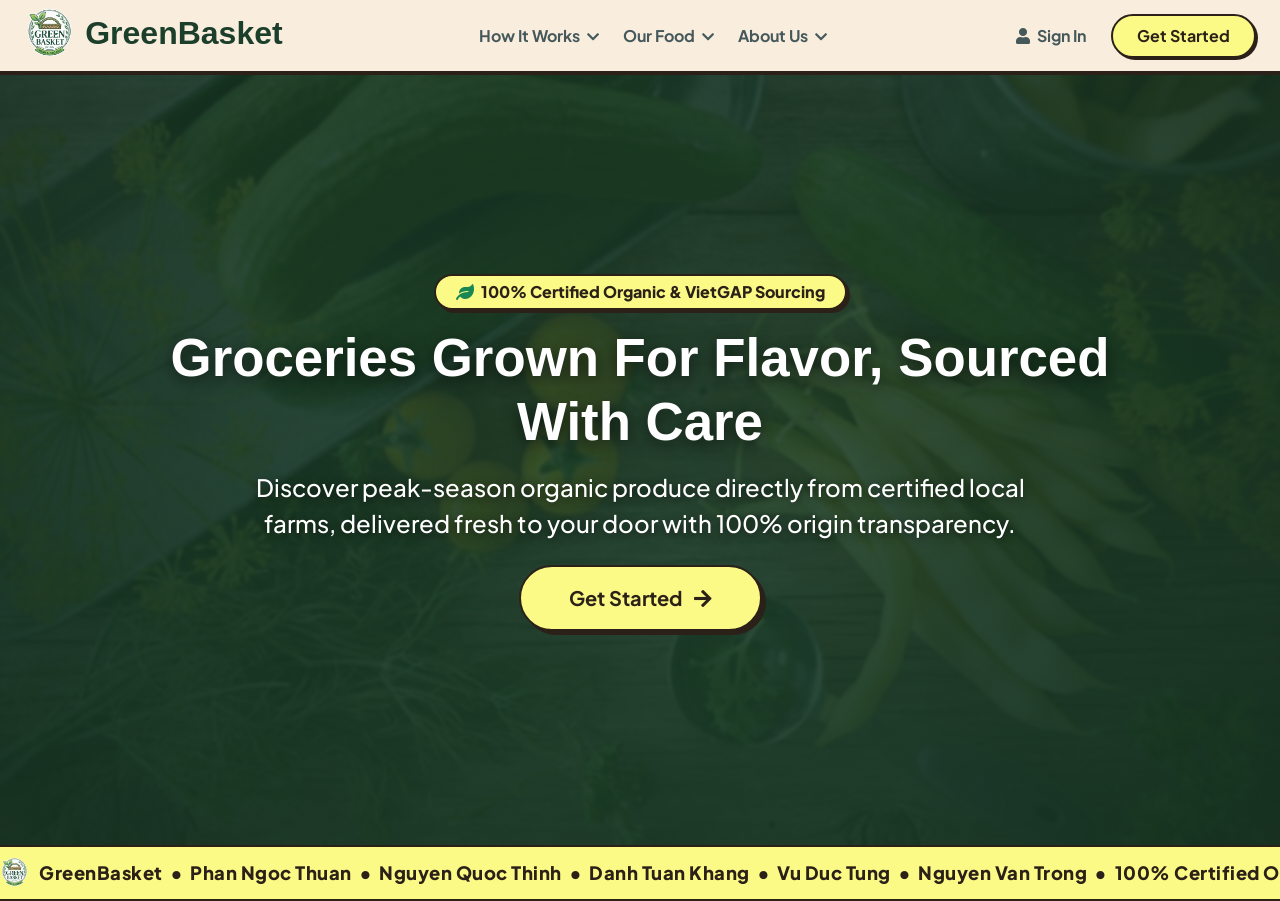
==== commit 21944089: "chỉnh lại logo để khỏi trùng với mấy thằng ăn cắp" ====
--- a/GreenBasketFrontEnd/index.html
+++ b/GreenBasketFrontEnd/index.html
@@ -10,7 +10,7 @@
         name="description">
 
     <!-- Favicon -->
-    <link rel="icon" type="image/svg+xml" href="img/Dragon_fruit.png">
+    <link rel="icon" type="image/png" href="img/GreenBasketLogo.png">
 
     <!-- Google Web Fonts -->
     <link rel="preconnect" href="https://fonts.googleapis.com">
@@ -64,7 +64,7 @@
         <div class="container px-0">
             <nav class="navbar navbar-light bg-white navbar-expand-xl">
                 <a href="index.html" class="navbar-brand">
-                    <h1 class="text-primary display-6"><i class="fas fa-leaf text-success me-2"></i>GreenBasket</h1>
+                    <h1 class="text-primary display-6"><img src="img/GreenBasketLogo.png" alt="Logo" style="width: 1.6em; height: 1.6em; object-fit: contain; margin-right: 10px; vertical-align: middle; margin-top: -6px;">GreenBasket</h1>
                 </a>
                 <button class="navbar-toggler py-2 px-3" type="button" data-bs-toggle="collapse"
                     data-bs-target="#navbarCollapse">
@@ -330,8 +330,7 @@
                 <div class="row g-4 align-items-center">
                     <div class="col-lg-3">
                         <a href="index.html">
-                            <h2 class="fw-bold mb-0" style="color: #FBFA86;"><i
-                                    class="fas fa-leaf text-success me-2"></i>GreenBasket</h2>
+                            <h2 class="fw-bold mb-0" style="color: #FBFA86;"><img src="img/GreenBasketLogo.png" alt="Logo" style="width: 1.6em; height: 1.6em; object-fit: contain; margin-right: 10px; vertical-align: middle; margin-top: -6px;">GreenBasket</h2>
                             <p class="small mb-0" style="color: #F9EDDE;">Fresh Produce Platform</p>
                         </a>
                     </div>
@@ -345,13 +344,13 @@
                     </div>
                     <div class="col-lg-3">
                         <div class="d-flex justify-content-end">
-                            <a class="btn btn-outline-secondary me-2 btn-md-square rounded-circle" href=""><i
+                            <a class="btn btn-outline-secondary me-2 btn-md-square rounded-circle" href="https://twitter.com/GreenBasket"><i
                                     class="fab fa-twitter"></i></a>
-                            <a class="btn btn-outline-secondary me-2 btn-md-square rounded-circle" href=""><i
+                            <a class="btn btn-outline-secondary me-2 btn-md-square rounded-circle" href="https://facebook.com/GreenBasket"><i
                                     class="fab fa-facebook-f"></i></a>
-                            <a class="btn btn-outline-secondary me-2 btn-md-square rounded-circle" href=""><i
+                            <a class="btn btn-outline-secondary me-2 btn-md-square rounded-circle" href="https://youtube.com/GreenBasket"><i
                                     class="fab fa-youtube"></i></a>
-                            <a class="btn btn-outline-secondary btn-md-square rounded-circle" href=""><i
+                            <a class="btn btn-outline-secondary btn-md-square rounded-circle" href="https://linkedin.com/company/GreenBasket"><i
                                     class="fab fa-linkedin-in"></i></a>
                         </div>
                     </div>
--- a/GreenBasketFrontEnd/css/style.css
+++ b/GreenBasketFrontEnd/css/style.css
@@ -364,7 +364,6 @@
 
 .btn-primary:hover {
     background-color: #28553A !important;
-    transform: translate(-2px, -2px);
     box-shadow: 5px 5px 0px var(--mm-dark);
 }
 
@@ -564,7 +563,7 @@
 .hero-video-container {
     position: relative;
     width: 100%;
-    height: calc(100vh - 85px);
+    height: calc(100vh - 115px);
     min-height: 520px;
     overflow: hidden;
     background: linear-gradient(rgba(28, 63, 43, 0.65), rgba(28, 63, 43, 0.85)), url('../img/hero-img-2.jpg') center/cover no-repeat #1C3F2B;
@@ -693,13 +692,12 @@
     border: 2px solid var(--mm-dark) !important;
     color: var(--mm-dark) !important;
     box-shadow: 2px 2px 0px var(--mm-dark) !important;
-    transition: transform 0.2s ease !important;
 }
 
 .footer .btn-outline-secondary:hover {
-    transform: translate(-2px, -2px) !important;
     box-shadow: 4px 4px 0px var(--mm-dark) !important;
     background-color: var(--mm-mint) !important;
+    color: var(--mm-dark) !important;
 }
 
 .hero-video-overlay {
@@ -1219,4 +1217,30 @@
         font-size: 0.85rem !important;
         padding: 10px 0 !important;
     }
-}+}
+
+
+/* Force all buttons to not shift on hover to prevent flickering */
+.btn:hover, button:hover {
+    transform: none !important;
+}
+
+/* Order page action buttons - prevent any CSS interference */
+.btn-open-report, 
+.btn-reorder, 
+.btn-cancel-order,
+.btn-admin-refund,
+.btn-set-status {
+    position: relative !important;
+    z-index: 100 !important;
+    pointer-events: auto !important;
+    cursor: pointer !important;
+}
+
+.btn-open-report:hover, 
+.btn-reorder:hover, 
+.btn-cancel-order:hover {
+    transform: none !important;
+    box-shadow: none !important;
+    opacity: 0.85;
+}
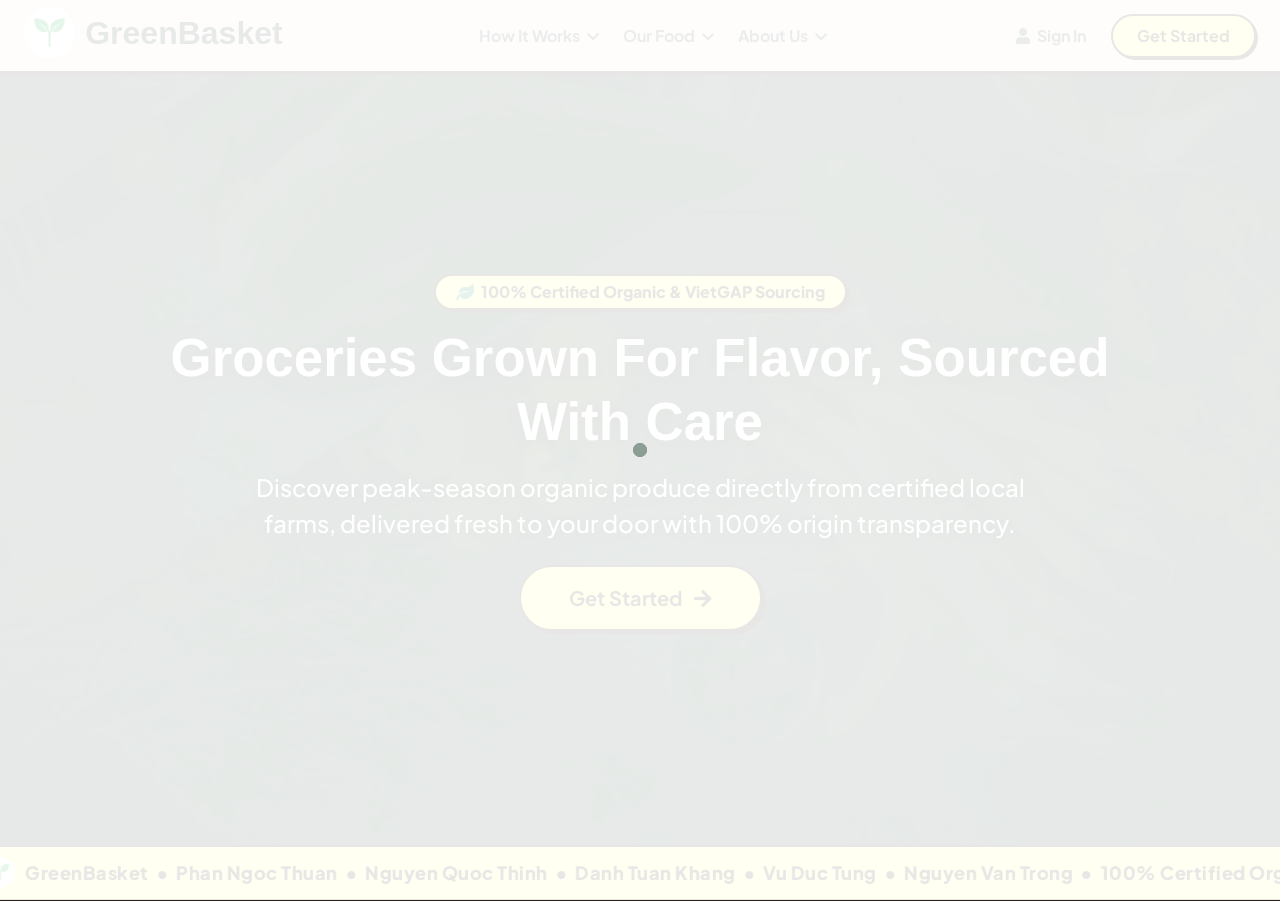
==== commit ea987a7e: "sửa lại logo icon cho dễ nhìn" ====
--- a/GreenBasketFrontEnd/index.html
+++ b/GreenBasketFrontEnd/index.html
@@ -10,7 +10,7 @@
         name="description">
 
     <!-- Favicon -->
-    <link rel="icon" type="image/png" href="img/GreenBasketLogo.png">
+    <link rel="icon" type="image/png" href="img/IconLogoGB.png">
 
     <!-- Google Web Fonts -->
     <link rel="preconnect" href="https://fonts.googleapis.com">
@@ -64,7 +64,7 @@
         <div class="container px-0">
             <nav class="navbar navbar-light bg-white navbar-expand-xl">
                 <a href="index.html" class="navbar-brand">
-                    <h1 class="text-primary display-6"><img src="img/GreenBasketLogo.png" alt="Logo" style="width: 1.6em; height: 1.6em; object-fit: contain; margin-right: 10px; vertical-align: middle; margin-top: -6px;">GreenBasket</h1>
+                    <h1 class="text-primary display-6"><img src="img/IconLogoGB.png" alt="Logo" style="width: 1.6em; height: 1.6em; object-fit: contain; margin-right: 10px; vertical-align: middle; margin-top: -6px;">GreenBasket</h1>
                 </a>
                 <button class="navbar-toggler py-2 px-3" type="button" data-bs-toggle="collapse"
                     data-bs-target="#navbarCollapse">
@@ -330,7 +330,7 @@
                 <div class="row g-4 align-items-center">
                     <div class="col-lg-3">
                         <a href="index.html">
-                            <h2 class="fw-bold mb-0" style="color: #FBFA86;"><img src="img/GreenBasketLogo.png" alt="Logo" style="width: 1.6em; height: 1.6em; object-fit: contain; margin-right: 10px; vertical-align: middle; margin-top: -6px;">GreenBasket</h2>
+                            <h2 class="fw-bold mb-0" style="color: #FBFA86;"><img src="img/IconLogoGB.png" alt="Logo" style="width: 1.6em; height: 1.6em; object-fit: contain; margin-right: 10px; vertical-align: middle; margin-top: -6px;">GreenBasket</h2>
                             <p class="small mb-0" style="color: #F9EDDE;">Fresh Produce Platform</p>
                         </a>
                     </div>
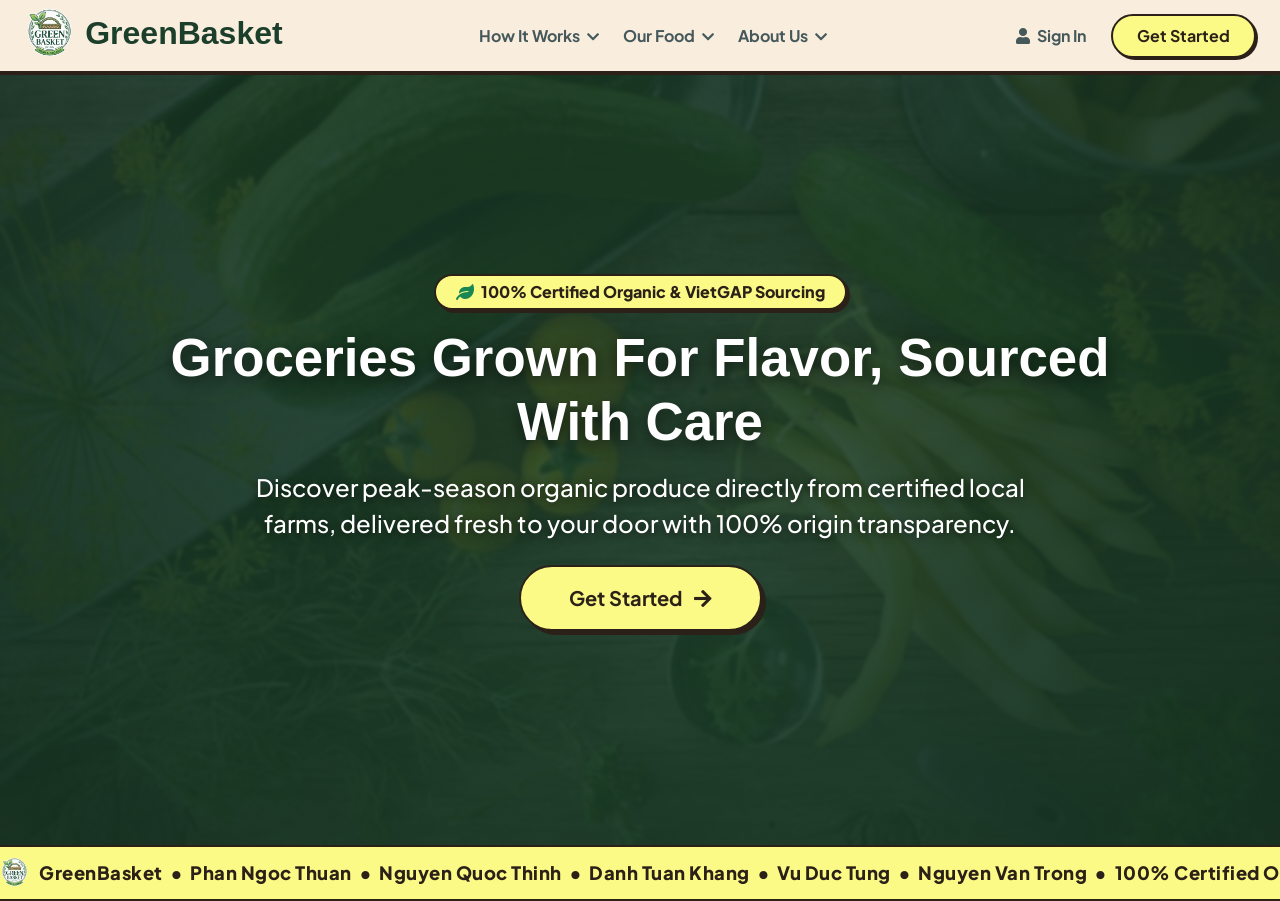
==== commit e64d5d79: "fix some misunderstood" ====
--- a/GreenBasketFrontEnd/index.html
+++ b/GreenBasketFrontEnd/index.html
@@ -64,7 +64,7 @@
         <div class="container px-0">
             <nav class="navbar navbar-light bg-white navbar-expand-xl">
                 <a href="index.html" class="navbar-brand">
-                    <h1 class="text-primary display-6"><img src="img/IconLogoGB.png" alt="Logo" style="width: 1.6em; height: 1.6em; object-fit: contain; margin-right: 10px; vertical-align: middle; margin-top: -6px;">GreenBasket</h1>
+                    <h1 class="text-primary display-6"><img src="img/GreenBasketLogo.png" alt="Logo" style="width: 1.6em; height: 1.6em; object-fit: contain; margin-right: 10px; vertical-align: middle; margin-top: -6px;">GreenBasket</h1>
                 </a>
                 <button class="navbar-toggler py-2 px-3" type="button" data-bs-toggle="collapse"
                     data-bs-target="#navbarCollapse">
@@ -330,7 +330,7 @@
                 <div class="row g-4 align-items-center">
                     <div class="col-lg-3">
                         <a href="index.html">
-                            <h2 class="fw-bold mb-0" style="color: #FBFA86;"><img src="img/IconLogoGB.png" alt="Logo" style="width: 1.6em; height: 1.6em; object-fit: contain; margin-right: 10px; vertical-align: middle; margin-top: -6px;">GreenBasket</h2>
+                            <h2 class="fw-bold mb-0" style="color: #FBFA86;"><img src="img/GreenBasketLogo.png" alt="Logo" style="width: 1.6em; height: 1.6em; object-fit: contain; margin-right: 10px; vertical-align: middle; margin-top: -6px;">GreenBasket</h2>
                             <p class="small mb-0" style="color: #F9EDDE;">Fresh Produce Platform</p>
                         </a>
                     </div>
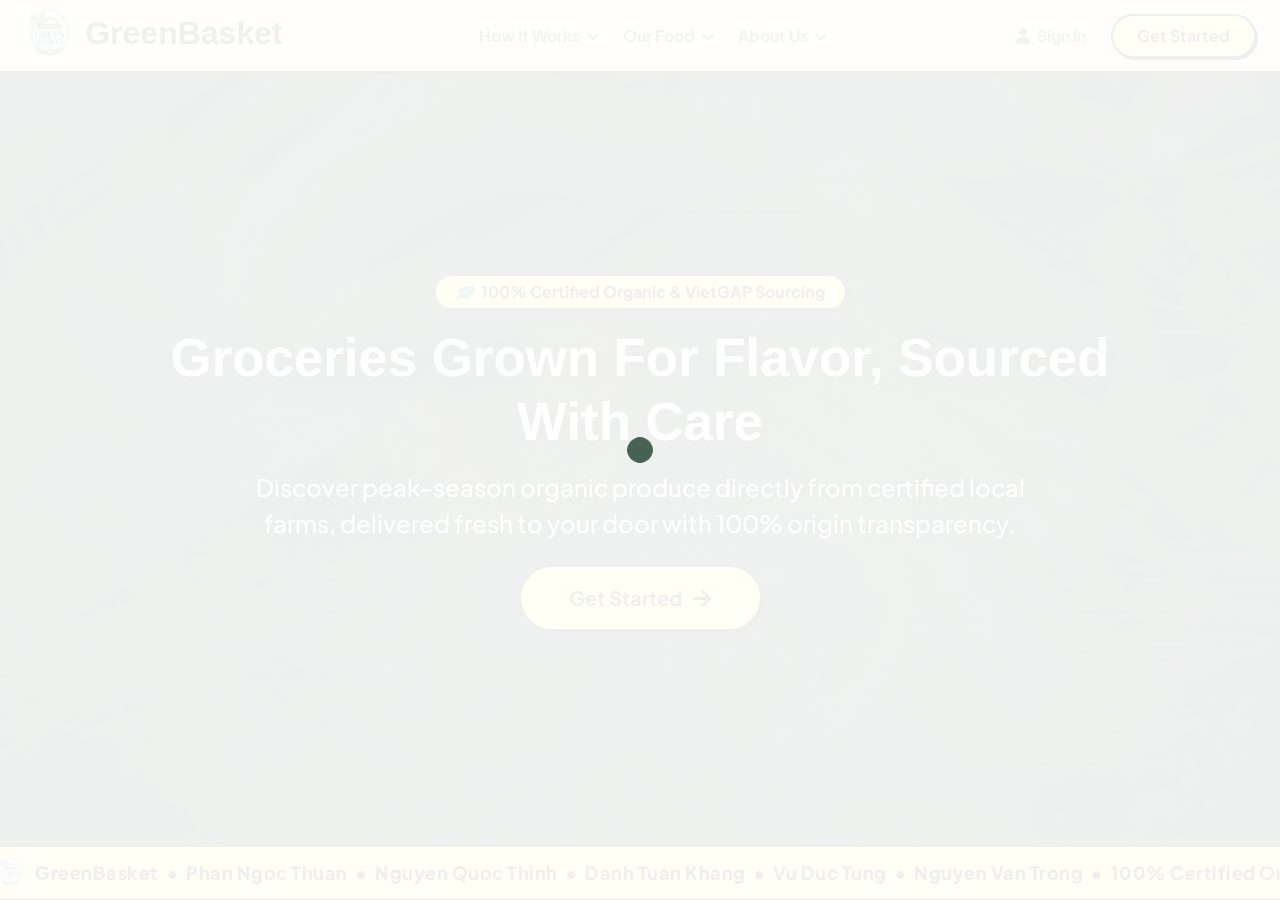
==== commit 93823b94: "thêm chức năng sửa thông tin user" ====
--- a/GreenBasketFrontEnd/index.html
+++ b/GreenBasketFrontEnd/index.html
@@ -52,7 +52,7 @@
                     <small class="me-3"><i class="fas fa-map-marker-alt me-2 text-secondary"></i> <a href="#"
                             class="text-white">Dalat & Mekong Organic Farm Collective</a></small>
                     <small class="me-3"><i class="fas fa-envelope me-2 text-secondary"></i><a
-                            href="mailto:support@greenbasket.com" class="text-white">support@greenbasket.com</a></small>
+                            href="mailto:greenbasketsupporter@gmail.com" class="text-white">greenbasketsupporter@gmail.com</a></small>
                 </div>
                 <div class="top-link pe-2 d-flex align-items-center">
                     <a href="orders.html" class="text-white me-3"><small class="text-white">My Orders</small></a>
@@ -386,7 +386,7 @@
                         <h4 class="mb-3">Contact Support</h4>
                         <p class="mb-2"><i class="fas fa-map-marker-alt text-warning me-2"></i>Dalat Organic Agriculture
                             Hub & HCMC Distribution Center</p>
-                        <p class="mb-2"><i class="fas fa-envelope text-warning me-2"></i>support@greenbasket.com</p>
+                        <p class="mb-2"><i class="fas fa-envelope text-warning me-2"></i>greenbasketsupporter@gmail.com</p>
                         <p class="mb-2"><i class="fas fa-phone text-warning me-2"></i>+84 901 234 567</p>
                         <p class="mb-0"><i class="fas fa-clock text-warning me-2"></i>Operating Hours: 06:00 AM - 20:00
                             PM (Daily)</p>
@@ -504,4 +504,4 @@
     </script>
 </body>
 
-</html>+</html>
